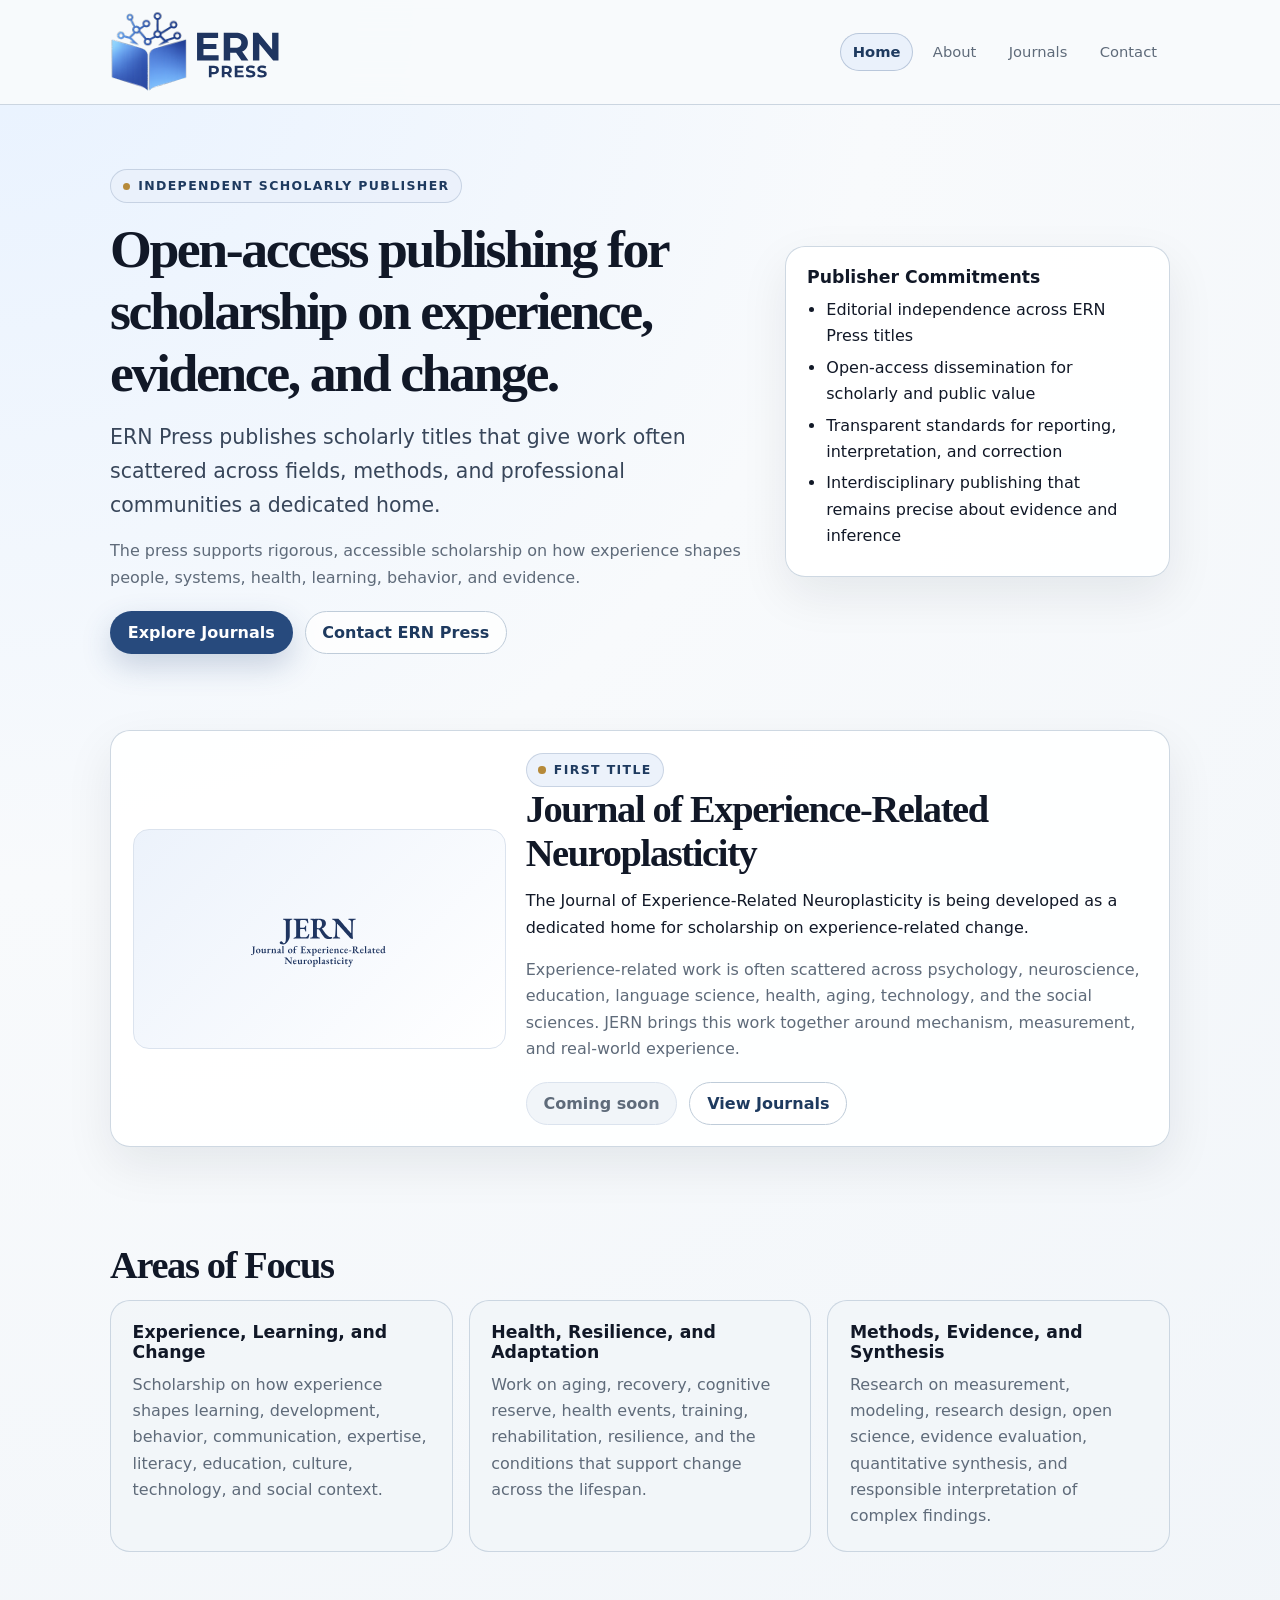
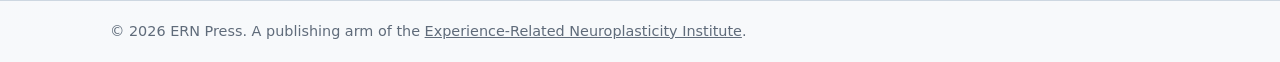
==== index.html @ 0e12cd07 "Update index.html" ====
<!DOCTYPE html>
<html lang="en">
<head>
<meta charset="utf-8">
<title>ERN Press | Independent Scholarly Publisher</title>
<meta name="viewport" content="width=device-width, initial-scale=1">
<meta name="description" content="ERN Press is an independent open-access scholarly publisher and a publishing arm of the Experience-Related Neuroplasticity Institute.">
<link rel="stylesheet" href="styles.css?v=20260714">
<link rel="icon" type="image/png" href="images/favicon.png">
<link rel="apple-touch-icon" href="images/apple-touch-icon.png">
<link rel="canonical" href="https://ernpress.com/">
</head>
<body>
<div class="page">
<header class="header">
<div class="header-inner">
<a href="index.html" class="brand-link" aria-label="ERN Press home">
<div class="brand">
<img class="brand-logo" src="images/ERN_Press_Final.svg" alt="ERN Press logo">
</div>
</a>
<button class="nav-toggle" type="button" aria-controls="site-nav" aria-expanded="false">Menu</button>
<nav class="nav" id="site-nav" aria-label="Primary">
<a class="active" href="index.html" aria-current="page">Home</a>
<a href="about.html">About</a>
<a href="publishing.html">Journals</a>
<a href="contact.html">Contact</a>
</nav>
</div>
</header>
<main>
<section class="section hero">
<div>
<div class="kicker"><span class="kicker-dot"></span><span>Independent scholarly publisher</span></div>
<h1>Open-access publishing for scholarship on experience, evidence, and change.</h1>
<p class="lead">ERN Press publishes scholarly titles that give work often scattered across fields, methods, and professional communities a dedicated home.</p>
<p class="muted">The press supports rigorous, accessible scholarship on how experience shapes people, systems, health, learning, behavior, and evidence.</p>
<div class="btn-row">
<a class="btn btn-primary" href="publishing.html">Explore Journals</a>
<a class="btn btn-outline" href="contact.html">Contact ERN Press</a>
</div>
</div>
<div class="card">
<h3>Publisher Commitments</h3>
<ul>
<li>Editorial independence across ERN Press titles</li>
<li>Open-access dissemination for scholarly and public value</li>
<li>Transparent standards for reporting, interpretation, and correction</li>
<li>Interdisciplinary publishing that remains precise about evidence and inference</li>
</ul>
</div>
</section>

<section class="section section-tight">
<div class="feature-card card">
<div class="logo-panel">
<img class="journal-logo" src="images/JERN_Logo_Final.svg" alt="Journal of Experience-Related Neuroplasticity logo">
</div>
<div>
<div class="kicker"><span class="kicker-dot"></span><span>First title</span></div>
<h2>Journal of Experience-Related Neuroplasticity</h2>
<p>The Journal of Experience-Related Neuroplasticity is being developed as a dedicated home for scholarship on experience-related change.</p>
<p class="muted">Experience-related work is often scattered across psychology, neuroscience, education, language science, health, aging, technology, and the social sciences. JERN brings this work together around mechanism, measurement, and real-world experience.</p>
<div class="btn-row">
<span class="btn btn-disabled">Coming soon</span>
<a class="btn btn-outline" href="publishing.html">View Journals</a>
</div>
</div>
</div>
</section>

<section class="section">
<h2>Areas of Focus</h2>
<div class="grid-3">
<div class="card card-soft">
<h3>Experience, Learning, and Change</h3>
<p class="muted">Scholarship on how experience shapes learning, development, behavior, communication, expertise, literacy, education, culture, technology, and social context.</p>
</div>
<div class="card card-soft">
<h3>Health, Resilience, and Adaptation</h3>
<p class="muted">Work on aging, recovery, cognitive reserve, health events, training, rehabilitation, resilience, and the conditions that support change across the lifespan.</p>
</div>
<div class="card card-soft">
<h3>Methods, Evidence, and Synthesis</h3>
<p class="muted">Research on measurement, modeling, research design, open science, evidence evaluation, quantitative synthesis, and responsible interpretation of complex findings.</p>
</div>
</div>
</section>
</main>
<footer class="footer">
<div class="footer-inner">
<span>© <span id="year"></span> ERN Press. A publishing arm of the <a href="https://erninstitute.com/">Experience-Related Neuroplasticity Institute</a>.</span>
</div>
</footer>
</div>
<script src="site.js"></script>
</body>
</html>
---- styles.css ----
:root {
  --bg: #f8fafc;
  --surface: #ffffff;
  --surface-soft: #f1f5f9;
  --border: #dbe3ee;
  --border-strong: #bfccd9;
  --text: #111827;
  --muted: #5f6b7a;
  --accent: #274A7D;
  --accent-dark: #1e3a5f;
  --accent-soft: #eaf1fb;
  --gold: #b68a3a;
  --max-width: 1100px;
  --radius: 20px;
  --radius-pill: 999px;
  --shadow: 0 18px 48px rgba(15, 23, 42, 0.08);
}

* { box-sizing: border-box; }

html {
  margin: 0;
  padding: 0;
  overflow-x: hidden;
  overflow-y: scroll;
}

body {
  margin: 0;
  padding: 0;
  font-family: system-ui, -apple-system, BlinkMacSystemFont, "Segoe UI", sans-serif;
  background: radial-gradient(circle at top left, #e8f2ff 0, #f8fafc 42%, #f1f5f9 100%);
  color: var(--text);
  line-height: 1.65;
}

img { max-width: 100%; }

a { color: var(--accent); }

a:hover { color: var(--accent-dark); }

.page {
  min-height: 100vh;
  display: flex;
  flex-direction: column;
}

main { flex: 1; }

.header {
  position: sticky;
  top: 0;
  z-index: 20;
  backdrop-filter: blur(18px);
  background: rgba(248, 250, 252, 0.94);
  border-bottom: 1px solid rgba(191, 204, 217, 0.78);
}

.header-inner {
  max-width: var(--max-width);
  margin: 0 auto;
  padding: 0.7rem 1.25rem;
  display: flex;
  align-items: center;
  justify-content: space-between;
  gap: 1.25rem;
}

.brand-link {
  text-decoration: none;
  color: inherit;
  min-width: 0;
}

.brand {
  display: flex;
  align-items: center;
  gap: 0.9rem;
  min-width: 0;
}

.brand-logo {
  height: 82px;
  width: auto;
  display: block;
}

.brand-text {
  display: flex;
  flex-direction: column;
  line-height: 1.12;
}

.brand-line-1 {
  font-family: Georgia, "Times New Roman", serif;
  font-size: 1.1rem;
  font-weight: 700;
  letter-spacing: 0.08em;
  text-transform: uppercase;
  color: var(--text);
}

.brand-line-2 {
  font-size: 0.78rem;
  color: var(--muted);
  letter-spacing: 0.04em;
  text-transform: uppercase;
}

.nav {
  display: flex;
  flex-wrap: wrap;
  gap: 0.4rem;
  align-items: center;
  justify-content: flex-end;
  font-size: 0.92rem;
}

.nav a {
  text-decoration: none;
  color: var(--muted);
  padding: 0.38rem 0.75rem;
  border: 1px solid transparent;
  border-radius: var(--radius-pill);
}

.nav a:hover {
  color: var(--text);
  background: rgba(255, 255, 255, 0.92);
  border-color: var(--border);
}

.nav a.active {
  color: var(--accent-dark);
  background: var(--accent-soft);
  border-color: rgba(39, 74, 125, 0.25);
  font-weight: 650;
}

.nav-toggle {
  display: none;
  border: 1px solid var(--border-strong);
  background: var(--surface);
  color: var(--text);
  border-radius: var(--radius-pill);
  padding: 0.45rem 0.8rem;
  font: inherit;
  font-weight: 650;
}

.section {
  max-width: var(--max-width);
  margin: 0 auto;
  padding: 3rem 1.25rem;
}

.section-tight { padding-top: 1.8rem; }

.section-narrow { max-width: 820px; }

.hero {
  display: grid;
  grid-template-columns: minmax(0, 1.25fr) minmax(300px, 0.75fr);
  gap: 2rem;
  align-items: center;
  padding-top: 4rem;
}

.kicker {
  display: inline-flex;
  align-items: center;
  gap: 0.5rem;
  font-size: 0.78rem;
  font-weight: 750;
  letter-spacing: 0.11em;
  text-transform: uppercase;
  color: var(--accent-dark);
  background: rgba(234, 241, 251, 0.88);
  border: 1px solid rgba(39, 74, 125, 0.18);
  border-radius: var(--radius-pill);
  padding: 0.36rem 0.74rem;
}

.kicker-dot {
  width: 0.46rem;
  height: 0.46rem;
  border-radius: 50%;
  background: var(--gold);
}

h1, h2, h3 {
  line-height: 1.15;
  margin-top: 0;
  color: var(--text);
}

h1 {
  font-family: Georgia, "Times New Roman", serif;
  font-size: clamp(2.25rem, 4.2vw, 3.9rem);
  letter-spacing: -0.045em;
  margin: 1rem 0 1rem;
}

h2 {
  font-family: Georgia, "Times New Roman", serif;
  font-size: clamp(1.7rem, 3vw, 2.45rem);
  letter-spacing: -0.035em;
  margin-bottom: 0.8rem;
}

h3 {
  font-size: 1.08rem;
  margin-bottom: 0.55rem;
}

p { margin: 0 0 1rem; }

.lead {
  font-size: clamp(1.08rem, 2vw, 1.28rem);
  color: #38465a;
  max-width: 760px;
}

.muted { color: var(--muted); }

.small { font-size: 0.92rem; }

.btn-row {
  display: flex;
  flex-wrap: wrap;
  gap: 0.75rem;
  align-items: center;
  margin-top: 1.25rem;
}

.btn {
  display: inline-flex;
  align-items: center;
  justify-content: center;
  min-height: 2.65rem;
  padding: 0.68rem 1.05rem;
  border-radius: var(--radius-pill);
  text-decoration: none;
  border: 1px solid transparent;
  font-weight: 750;
  line-height: 1.1;
}

.btn-primary {
  background: var(--accent);
  color: white;
  box-shadow: 0 12px 30px rgba(39, 74, 125, 0.22);
}

.btn-primary:hover { color: white; background: var(--accent-dark); }

.btn-outline {
  background: rgba(255, 255, 255, 0.8);
  color: var(--accent-dark);
  border-color: var(--border-strong);
}

.btn-outline:hover { background: white; color: var(--accent-dark); }

.btn-disabled {
  background: var(--surface-soft);
  color: var(--muted);
  border-color: var(--border);
  cursor: default;
}

.card {
  background: rgba(255, 255, 255, 0.9);
  border: 1px solid rgba(191, 204, 217, 0.76);
  border-radius: var(--radius);
  box-shadow: var(--shadow);
  padding: 1.35rem;
}

.card-soft {
  background: rgba(241, 245, 249, 0.72);
  box-shadow: none;
}

.card h3:last-child,
.card p:last-child,
.card ul:last-child { margin-bottom: 0; }

.grid-2 {
  display: grid;
  grid-template-columns: repeat(2, minmax(0, 1fr));
  gap: 1rem;
}

.grid-3 {
  display: grid;
  grid-template-columns: repeat(3, minmax(0, 1fr));
  gap: 1rem;
}

.feature-card {
  display: grid;
  grid-template-columns: minmax(0, 0.75fr) minmax(0, 1.25fr);
  gap: 1.25rem;
  align-items: center;
}

.logo-panel {
  display: flex;
  align-items: center;
  justify-content: center;
  min-height: 220px;
  background: linear-gradient(135deg, rgba(234, 241, 251, 0.9), rgba(255, 255, 255, 0.9));
  border: 1px solid var(--border);
  border-radius: calc(var(--radius) - 4px);
  padding: 1.25rem;
}

.journal-logo { max-height: 125px; width: auto; }

ul {
  padding-left: 1.2rem;
  margin-top: 0.4rem;
}

li { margin: 0.32rem 0; }

.pill-list {
  display: flex;
  flex-wrap: wrap;
  gap: 0.55rem;
  padding: 0;
  margin: 1rem 0 0;
  list-style: none;
}

.pill-list li {
  margin: 0;
  padding: 0.42rem 0.72rem;
  border: 1px solid var(--border);
  border-radius: var(--radius-pill);
  background: rgba(255, 255, 255, 0.82);
  color: #38465a;
  font-size: 0.92rem;
}

.info-list {
  list-style: none;
  padding: 0;
  margin: 0;
}

.info-list li {
  display: grid;
  grid-template-columns: 145px minmax(0, 1fr);
  gap: 0.8rem;
  padding: 0.75rem 0;
  border-bottom: 1px solid var(--border);
}

.info-list li:last-child { border-bottom: 0; }

.info-label {
  font-weight: 750;
  color: var(--text);
}

.callout {
  border-left: 4px solid var(--gold);
  padding: 1rem 1.15rem;
  background: rgba(255, 255, 255, 0.72);
  border-radius: 0 var(--radius) var(--radius) 0;
}

.footer {
  border-top: 1px solid rgba(191, 204, 217, 0.75);
  background: rgba(248, 250, 252, 0.9);
}

.footer-inner {
  max-width: var(--max-width);
  margin: 0 auto;
  padding: 1.15rem 1.25rem;
  display: flex;
  justify-content: space-between;
  gap: 1rem;
  color: var(--muted);
  font-size: 0.9rem;
}

.footer a {
  color: inherit;
}

.footer a:hover {
  color: var(--accent-dark);
}

.related-site-note {
  margin-top: 1.25rem;
  color: var(--muted);
}

@media (max-width: 900px) {
  .hero,
  .feature-card,
  .grid-2,
  .grid-3 {
    grid-template-columns: 1fr;
  }

  .hero { padding-top: 2.5rem; }

  .brand-logo { height: 64px; }
}

@media (max-width: 760px) {
  .header-inner {
    align-items: center;
  }

  .brand-text { display: none; }

  .nav-toggle { display: inline-flex; }

  .nav {
    display: none;
    position: absolute;
    left: 1rem;
    right: 1rem;
    top: calc(100% + 0.4rem);
    padding: 0.75rem;
    background: rgba(255, 255, 255, 0.98);
    border: 1px solid var(--border-strong);
    border-radius: 18px;
    box-shadow: var(--shadow);
  }

  body.nav-open .nav { display: grid; }

  .nav a { width: 100%; }

  .footer-inner {
    flex-direction: column;
  }

  .info-list li {
    grid-template-columns: 1fr;
    gap: 0.2rem;
  }
}
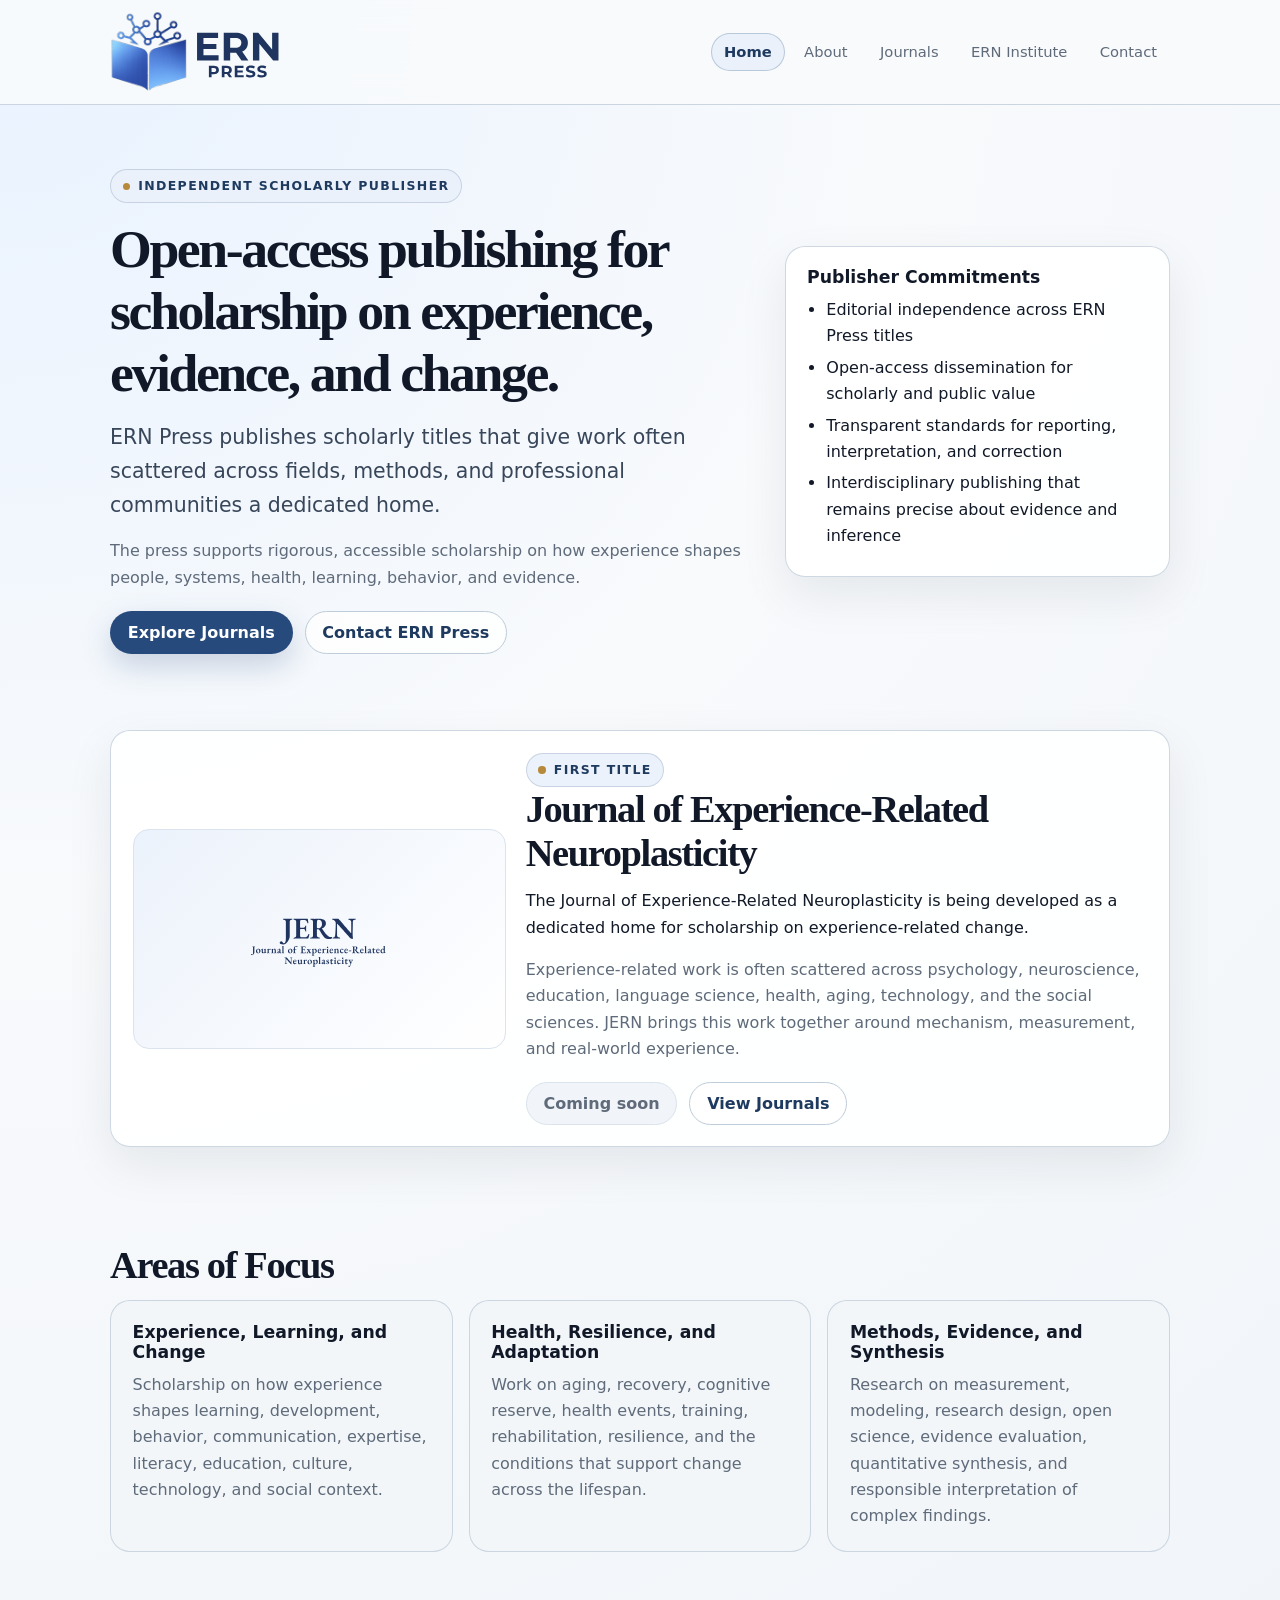
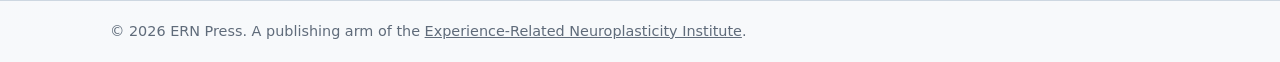
==== commit 31a9eb5f: "Added ERN Institute to menu" ====
--- a/index.html
+++ b/index.html
@@ -24,6 +24,7 @@
 <a class="active" href="index.html" aria-current="page">Home</a>
 <a href="about.html">About</a>
 <a href="publishing.html">Journals</a>
+<a href="https://erninstitute.com/">ERN Institute</a>
 <a href="contact.html">Contact</a>
 </nav>
 </div>
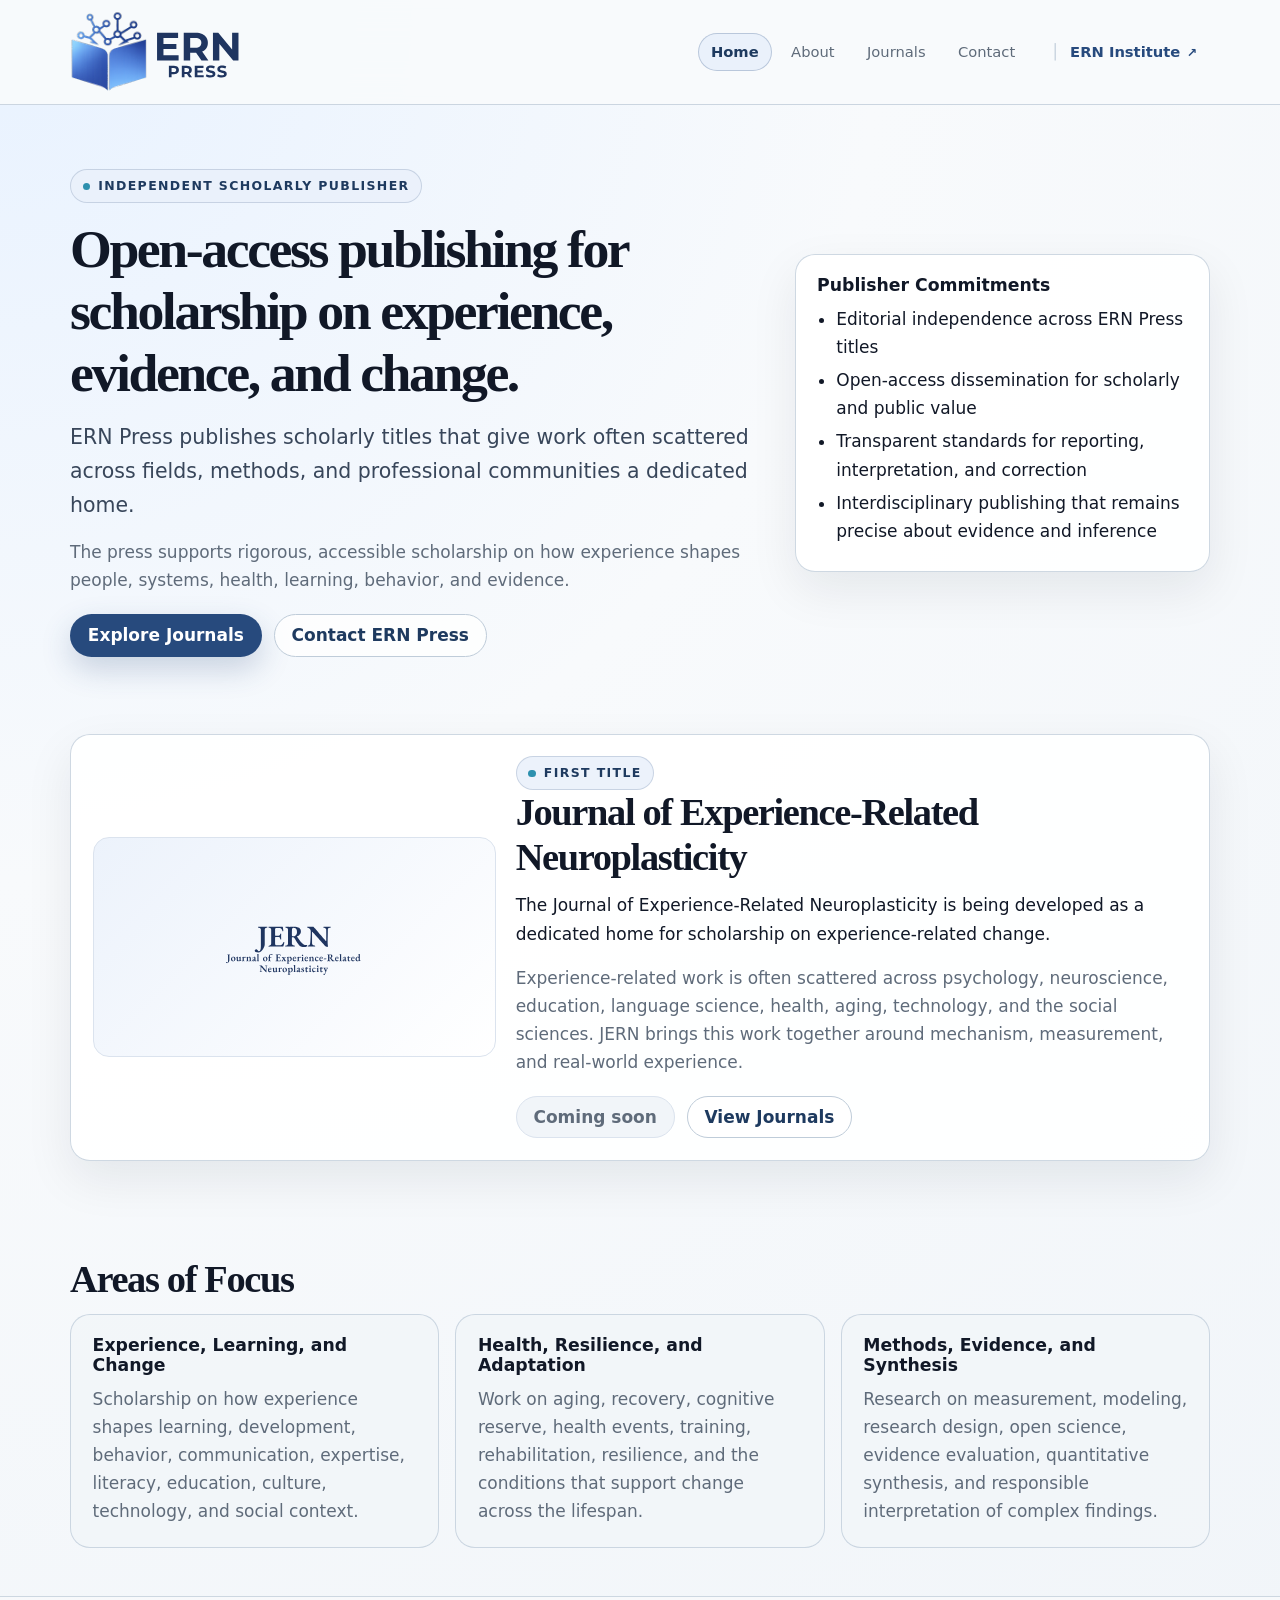
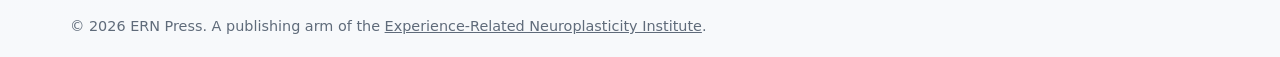
==== commit 29a35b72: "Add files via upload" ====
--- a/index.html
+++ b/index.html
@@ -5,7 +5,7 @@
 <title>ERN Press | Independent Scholarly Publisher</title>
 <meta name="viewport" content="width=device-width, initial-scale=1">
 <meta name="description" content="ERN Press is an independent open-access scholarly publisher and a publishing arm of the Experience-Related Neuroplasticity Institute.">
-<link rel="stylesheet" href="styles.css?v=20260714">
+<link rel="stylesheet" href="styles.css?v=20260727b">
 <link rel="icon" type="image/png" href="images/favicon.png">
 <link rel="apple-touch-icon" href="images/apple-touch-icon.png">
 <link rel="canonical" href="https://ernpress.com/">
@@ -24,8 +24,8 @@
 <a class="active" href="index.html" aria-current="page">Home</a>
 <a href="about.html">About</a>
 <a href="publishing.html">Journals</a>
-<a href="https://erninstitute.com/">ERN Institute</a>
 <a href="contact.html">Contact</a>
+<a class="nav-external" href="https://erninstitute.com/" aria-label="ERN Institute (external site)">ERN Institute <span class="nav-external-icon" aria-hidden="true">↗</span></a>
 </nav>
 </div>
 </header>
--- a/styles.css
+++ b/styles.css
@@ -9,8 +9,8 @@
   --accent: #274A7D;
   --accent-dark: #1e3a5f;
   --accent-soft: #eaf1fb;
-  --gold: #b68a3a;
-  --max-width: 1100px;
+  --accent-cyan: #2d90ae;
+  --max-width: 1180px;
   --radius: 20px;
   --radius-pill: 999px;
   --shadow: 0 18px 48px rgba(15, 23, 42, 0.08);
@@ -31,6 +31,7 @@
   font-family: system-ui, -apple-system, BlinkMacSystemFont, "Segoe UI", sans-serif;
   background: radial-gradient(circle at top left, #e8f2ff 0, #f8fafc 42%, #f1f5f9 100%);
   color: var(--text);
+  font-size: 17px;
   line-height: 1.65;
 }
 
@@ -136,6 +137,32 @@
   background: var(--accent-soft);
   border-color: rgba(39, 74, 125, 0.25);
   font-weight: 650;
+}
+
+.nav a.nav-external {
+  color: var(--accent);
+  font-weight: 650;
+  margin-left: 0.2rem;
+}
+
+.nav a.nav-external::before {
+  content: "│";
+  color: var(--border-strong);
+  font-weight: 400;
+  margin-right: 0.65rem;
+}
+
+.nav a.nav-external:hover {
+  color: var(--accent-dark);
+  background: var(--accent-soft);
+  border-color: rgba(39, 74, 125, 0.32);
+}
+
+.nav-external-icon {
+  display: inline-block;
+  font-size: 0.84em;
+  margin-left: 0.08rem;
+  transform: translateY(-0.04em);
 }
 
 .nav-toggle {
@@ -186,7 +213,7 @@
   width: 0.46rem;
   height: 0.46rem;
   border-radius: 50%;
-  background: var(--gold);
+  background: var(--accent-cyan);
 }
 
 h1, h2, h3 {
@@ -367,7 +394,7 @@
 }
 
 .callout {
-  border-left: 4px solid var(--gold);
+  border-left: 4px solid var(--accent-cyan);
   padding: 1rem 1.15rem;
   background: rgba(255, 255, 255, 0.72);
   border-radius: 0 var(--radius) var(--radius) 0;
@@ -441,6 +468,16 @@
 
   .nav a { width: 100%; }
 
+  .nav a.nav-external {
+    margin: 0.25rem 0 0;
+    padding-top: 0.75rem;
+    border-top-color: var(--border);
+  }
+
+  .nav a.nav-external::before {
+    content: none;
+  }
+
   .footer-inner {
     flex-direction: column;
   }
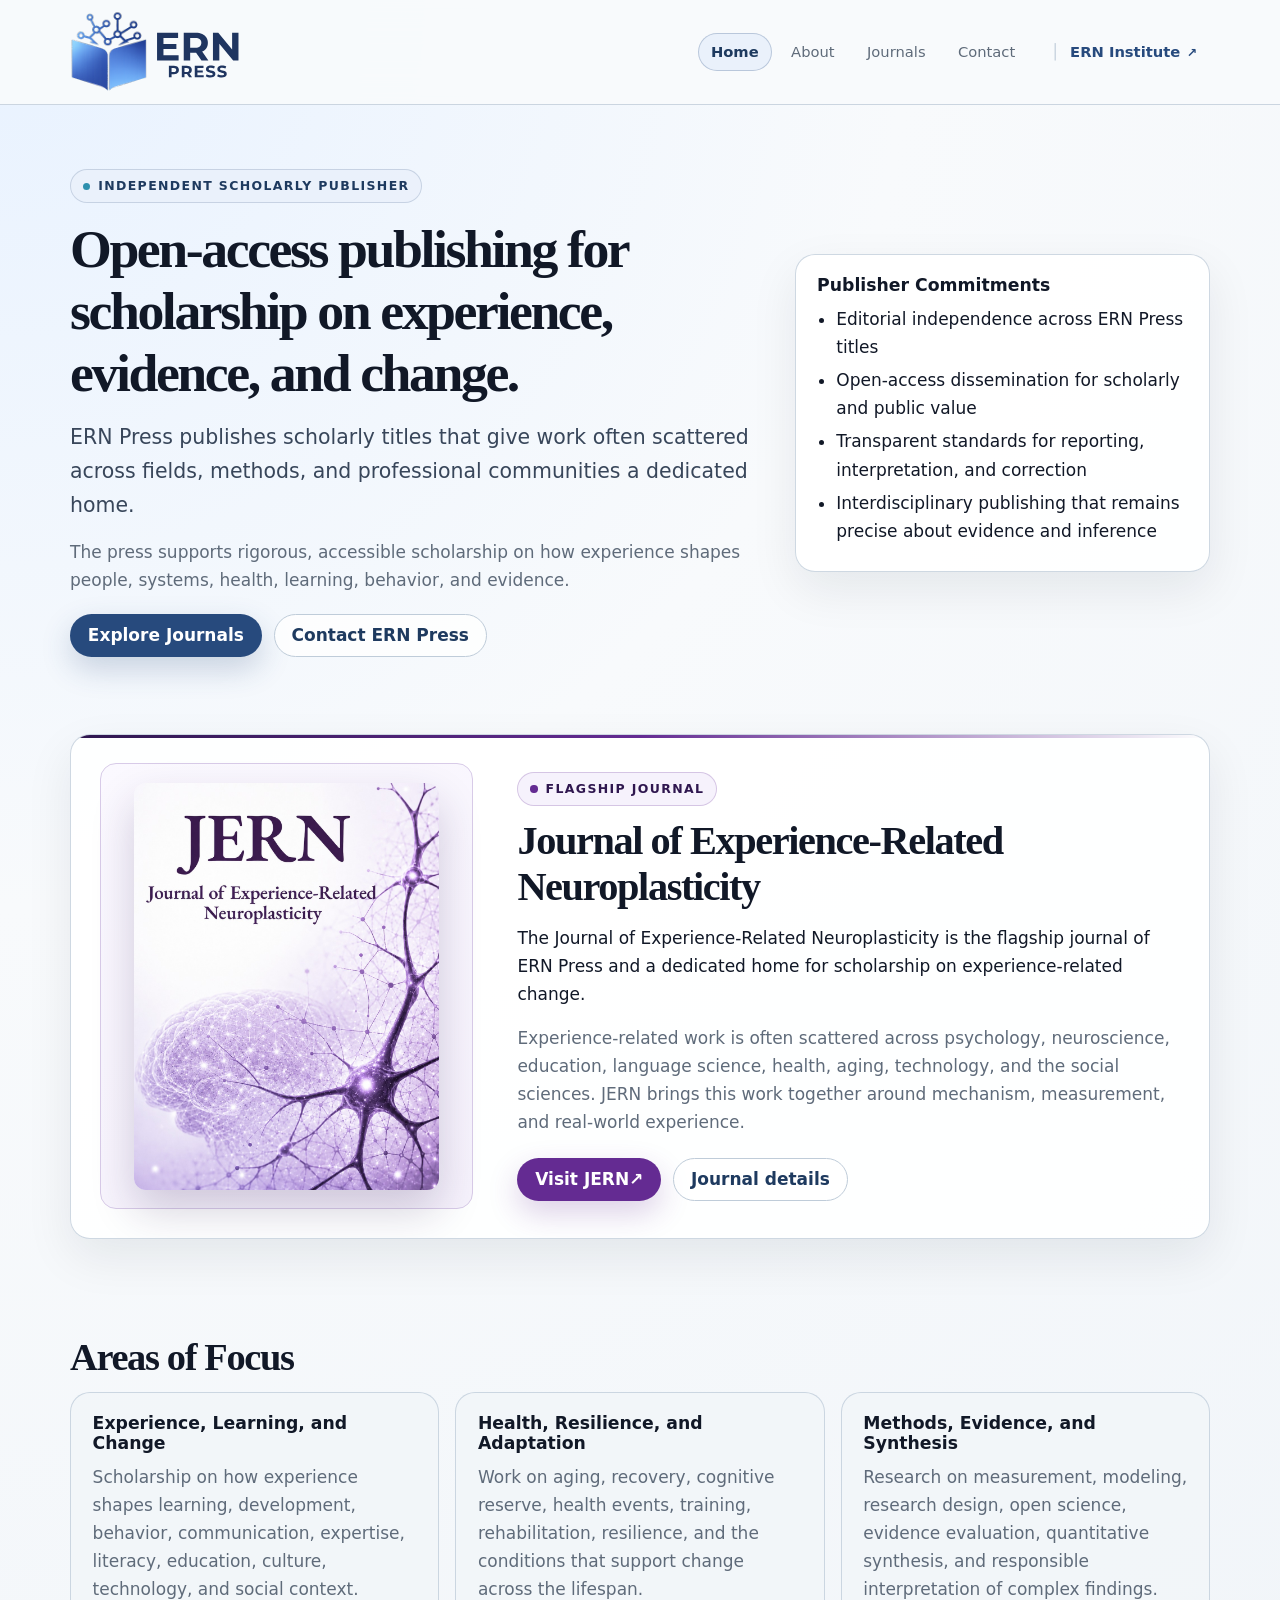
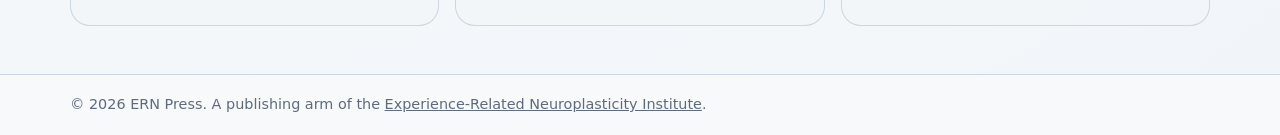
==== commit 015f8204: "JERN now live" ====
--- a/index.html
+++ b/index.html
@@ -5,7 +5,7 @@
 <title>ERN Press | Independent Scholarly Publisher</title>
 <meta name="viewport" content="width=device-width, initial-scale=1">
 <meta name="description" content="ERN Press is an independent open-access scholarly publisher and a publishing arm of the Experience-Related Neuroplasticity Institute.">
-<link rel="stylesheet" href="styles.css?v=20260727b">
+<link rel="stylesheet" href="styles.css?v=20260807c">
 <link rel="icon" type="image/png" href="images/favicon.png">
 <link rel="apple-touch-icon" href="images/apple-touch-icon.png">
 <link rel="canonical" href="https://ernpress.com/">
@@ -53,18 +53,18 @@
 </section>
 
 <section class="section section-tight">
-<div class="feature-card card">
-<div class="logo-panel">
-<img class="journal-logo" src="images/JERN_Logo_Final.svg" alt="Journal of Experience-Related Neuroplasticity logo">
+<div class="feature-card card jern-feature">
+<div class="cover-panel">
+<img class="journal-cover" src="images/JERN_Cover_Purple.jpg" alt="Journal of Experience-Related Neuroplasticity cover">
 </div>
 <div>
-<div class="kicker"><span class="kicker-dot"></span><span>First title</span></div>
+<div class="kicker"><span class="kicker-dot"></span><span>Flagship journal</span></div>
 <h2>Journal of Experience-Related Neuroplasticity</h2>
-<p>The Journal of Experience-Related Neuroplasticity is being developed as a dedicated home for scholarship on experience-related change.</p>
+<p>The Journal of Experience-Related Neuroplasticity is the flagship journal of ERN Press and a dedicated home for scholarship on experience-related change.</p>
 <p class="muted">Experience-related work is often scattered across psychology, neuroscience, education, language science, health, aging, technology, and the social sciences. JERN brings this work together around mechanism, measurement, and real-world experience.</p>
 <div class="btn-row">
-<span class="btn btn-disabled">Coming soon</span>
-<a class="btn btn-outline" href="publishing.html">View Journals</a>
+<a class="btn btn-jern" href="https://jern.ernpress.com/">Visit JERN <span aria-hidden="true">↗</span></a>
+<a class="btn btn-outline" href="publishing.html">Journal details</a>
 </div>
 </div>
 </div>
--- a/styles.css
+++ b/styles.css
@@ -10,6 +10,11 @@
   --accent-dark: #1e3a5f;
   --accent-soft: #eaf1fb;
   --accent-cyan: #2d90ae;
+  --jern-violet: #642B92;
+  --jern-aubergine: #2F174F;
+  --jern-wordmark: #321F4F;
+  --jern-lavender: #F6F2FC;
+  --jern-lilac: #D8CBE8;
   --max-width: 1180px;
   --radius: 20px;
   --radius-pill: 999px;
@@ -282,6 +287,17 @@
 
 .btn-primary:hover { color: white; background: var(--accent-dark); }
 
+.btn-jern {
+  background: var(--jern-violet);
+  color: white;
+  box-shadow: 0 12px 30px rgba(100, 43, 146, 0.22);
+}
+
+.btn-jern:hover {
+  color: white;
+  background: var(--jern-aubergine);
+}
+
 .btn-outline {
   background: rgba(255, 255, 255, 0.8);
   color: var(--accent-dark);
@@ -326,25 +342,66 @@
   gap: 1rem;
 }
 
-.feature-card {
+ .feature-card {
   display: grid;
-  grid-template-columns: minmax(0, 0.75fr) minmax(0, 1.25fr);
-  gap: 1.25rem;
-  align-items: center;
-}
-
-.logo-panel {
+  grid-template-columns: minmax(285px, 0.72fr) minmax(0, 1.28fr);
+  gap: clamp(1.75rem, 3.5vw, 3rem);
+  align-items: center;
+}
+
+/* JERN keeps its own purple journal identity inside the ERN Press system. */
+.jern-feature {
+  position: relative;
+  overflow: hidden;
+  padding: clamp(1.25rem, 2.4vw, 1.8rem);
+}
+
+.jern-feature::before {
+  content: "";
+  position: absolute;
+  inset: 0 0 auto 0;
+  height: 3px;
+  background: linear-gradient(90deg, var(--jern-aubergine), var(--jern-violet), rgba(100, 43, 146, 0));
+}
+
+.cover-panel {
   display: flex;
   align-items: center;
   justify-content: center;
-  min-height: 220px;
-  background: linear-gradient(135deg, rgba(234, 241, 251, 0.9), rgba(255, 255, 255, 0.9));
-  border: 1px solid var(--border);
+  min-height: 410px;
+  padding: clamp(0.8rem, 1.8vw, 1.15rem);
+  background: linear-gradient(145deg, #fbf9ff 0%, var(--jern-lavender) 100%);
+  border: 1px solid var(--jern-lilac);
   border-radius: calc(var(--radius) - 4px);
-  padding: 1.25rem;
-}
-
-.journal-logo { max-height: 125px; width: auto; }
+}
+
+.journal-cover {
+  display: block;
+  width: min(100%, 305px);
+  height: auto;
+  border-radius: 12px;
+  box-shadow: 0 20px 44px rgba(47, 23, 79, 0.20);
+}
+
+.jern-feature .kicker {
+  color: var(--jern-aubergine);
+  background: rgba(246, 242, 252, 0.94);
+  border-color: rgba(100, 43, 146, 0.22);
+}
+
+.jern-feature .kicker-dot {
+  background: var(--jern-violet);
+}
+
+.jern-feature h2 {
+  font-size: clamp(1.9rem, 3.15vw, 2.7rem);
+  margin-top: 0.75rem;
+  margin-bottom: 0.85rem;
+}
+
+.jern-feature .btn-row {
+  margin-top: 1.35rem;
+}
 
 ul {
   padding-left: 1.2rem;
@@ -487,3 +544,19 @@
     gap: 0.2rem;
   }
 }
+
+
+@media (max-width: 820px) {
+  .jern-feature {
+    grid-template-columns: 1fr;
+  }
+
+  .cover-panel {
+    min-height: 0;
+    padding: 1rem;
+  }
+
+  .journal-cover {
+    width: min(100%, 290px);
+  }
+}
